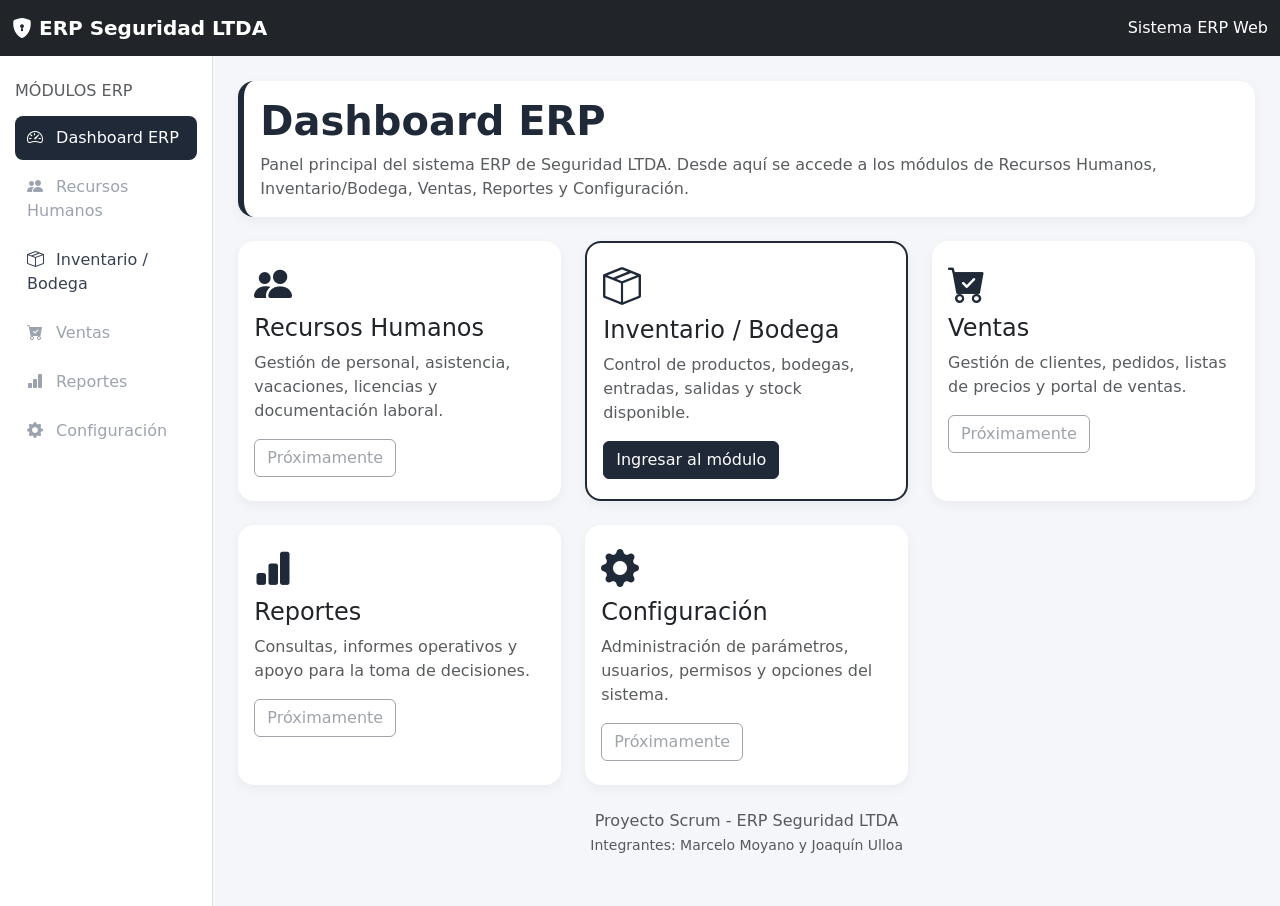
==== index.html @ 4a231061 "EVS-00: crear maqueta base del ERP con modulo bodega" ====
<!DOCTYPE html>
<html lang="es">
<head>
  <meta charset="UTF-8">
  <meta name="viewport" content="width=device-width, initial-scale=1.0">

  <title>ERP Seguridad LTDA - Dashboard</title>

  <!-- Bootstrap -->
  <link 
    href="https://cdn.jsdelivr.net/npm/bootstrap@5.3.3/dist/css/bootstrap.min.css" 
    rel="stylesheet"
  >

  <!-- Bootstrap Icons -->
  <link 
    href="https://cdn.jsdelivr.net/npm/bootstrap-icons@1.11.3/font/bootstrap-icons.css" 
    rel="stylesheet"
  >

  <!-- CSS propio -->
  <link rel="stylesheet" href="assets/css/estilos.css">
</head>

<body>

  <!-- NAVBAR SUPERIOR -->
  <nav class="navbar navbar-expand-lg navbar-dark bg-dark fixed-top">
    <div class="container-fluid">
      <a class="navbar-brand fw-bold" href="index.html">
        <i class="bi bi-shield-lock-fill"></i>
        ERP Seguridad LTDA
      </a>

      <span class="navbar-text text-white">
        Sistema ERP Web
      </span>
    </div>
  </nav>

  <div class="container-fluid">
    <div class="row">

      <!-- MENÚ LATERAL -->
      <aside class="col-md-3 col-lg-2 sidebar">
        <h6 class="text-uppercase text-muted mb-3">Módulos ERP</h6>

        <ul class="nav flex-column">

          <li class="nav-item">
            <a class="nav-link active" href="index.html">
              <i class="bi bi-speedometer2"></i>
              Dashboard ERP
            </a>
          </li>

          <li class="nav-item">
            <a class="nav-link disabled" href="#">
              <i class="bi bi-people-fill"></i>
              Recursos Humanos
            </a>
          </li>

          <li class="nav-item">
            <a class="nav-link" href="bodega.html">
              <i class="bi bi-box-seam"></i>
              Inventario / Bodega
            </a>
          </li>

          <li class="nav-item">
            <a class="nav-link disabled" href="#">
              <i class="bi bi-cart-check-fill"></i>
              Ventas
            </a>
          </li>

          <li class="nav-item">
            <a class="nav-link disabled" href="#">
              <i class="bi bi-bar-chart-fill"></i>
              Reportes
            </a>
          </li>

          <li class="nav-item">
            <a class="nav-link disabled" href="#">
              <i class="bi bi-gear-fill"></i>
              Configuración
            </a>
          </li>

        </ul>
      </aside>

      <!-- CONTENIDO PRINCIPAL -->
      <main class="col-md-9 col-lg-10 contenido-principal">

        <!-- ENCABEZADO -->
        <section class="mb-4">
          <div class="card tarjeta-principal">
            <div class="card-body">
              <h1 class="titulo-principal">Dashboard ERP</h1>

              <p class="text-muted mb-0">
                Panel principal del sistema ERP de Seguridad LTDA. 
                Desde aquí se accede a los módulos de Recursos Humanos, Inventario/Bodega, Ventas, Reportes y Configuración.
              </p>
            </div>
          </div>
        </section>

        <!-- TARJETAS DE MÓDULOS -->
        <section class="row g-4">

          <!-- Recursos Humanos -->
          <div class="col-md-6 col-xl-4">
            <div class="card tarjeta-modulo">
              <div class="card-body">
                <i class="bi bi-people-fill icono-modulo"></i>
                <h4>Recursos Humanos</h4>
                <p class="text-muted">
                  Gestión de personal, asistencia, vacaciones, licencias y documentación laboral.
                </p>
                <button class="btn btn-outline-secondary" disabled>
                  Próximamente
                </button>
              </div>
            </div>
          </div>

          <!-- Inventario / Bodega -->
          <div class="col-md-6 col-xl-4">
            <div class="card tarjeta-modulo modulo-activo">
              <div class="card-body">
                <i class="bi bi-box-seam icono-modulo"></i>
                <h4>Inventario / Bodega</h4>
                <p class="text-muted">
                  Control de productos, bodegas, entradas, salidas y stock disponible.
                </p>
                <a href="bodega.html" class="btn btn-primary">
                  Ingresar al módulo
                </a>
              </div>
            </div>
          </div>

          <!-- Ventas -->
          <div class="col-md-6 col-xl-4">
            <div class="card tarjeta-modulo">
              <div class="card-body">
                <i class="bi bi-cart-check-fill icono-modulo"></i>
                <h4>Ventas</h4>
                <p class="text-muted">
                  Gestión de clientes, pedidos, listas de precios y portal de ventas.
                </p>
                <button class="btn btn-outline-secondary" disabled>
                  Próximamente
                </button>
              </div>
            </div>
          </div>

          <!-- Reportes -->
          <div class="col-md-6 col-xl-4">
            <div class="card tarjeta-modulo">
              <div class="card-body">
                <i class="bi bi-bar-chart-fill icono-modulo"></i>
                <h4>Reportes</h4>
                <p class="text-muted">
                  Consultas, informes operativos y apoyo para la toma de decisiones.
                </p>
                <button class="btn btn-outline-secondary" disabled>
                  Próximamente
                </button>
              </div>
            </div>
          </div>

          <!-- Configuración -->
          <div class="col-md-6 col-xl-4">
            <div class="card tarjeta-modulo">
              <div class="card-body">
                <i class="bi bi-gear-fill icono-modulo"></i>
                <h4>Configuración</h4>
                <p class="text-muted">
                  Administración de parámetros, usuarios, permisos y opciones del sistema.
                </p>
                <button class="btn btn-outline-secondary" disabled>
                  Próximamente
                </button>
              </div>
            </div>
          </div>

        </section>

        <!-- PIE -->
        <footer class="text-center text-muted py-4">
          <p class="mb-0">
            Proyecto Scrum - ERP Seguridad LTDA
          </p>
          <small>
            Integrantes: Marcelo Moyano y Joaquín Ulloa
          </small>
        </footer>

      </main>
    </div>
  </div>

  <!-- Bootstrap JS -->
  <script 
    src="https://cdn.jsdelivr.net/npm/bootstrap@5.3.3/dist/js/bootstrap.bundle.min.js">
  </script>

  <!-- JS propio -->
  <script src="assets/js/app.js"></script>
</body>
</html>
---- assets/css/estilos.css ----
body {
  background-color: #f4f6f9;
  padding-top: 56px;
}

/* Menú lateral */
.sidebar {
  min-height: 100vh;
  background-color: #ffffff;
  border-right: 1px solid #dee2e6;
  padding: 25px 15px;
  position: fixed;
  top: 56px;
  left: 0;
}

.sidebar .nav-link {
  color: #374151;
  font-weight: 500;
  padding: 10px 12px;
  border-radius: 8px;
  margin-bottom: 5px;
}

.sidebar .nav-link:hover,
.sidebar .nav-link.active {
  background-color: #1f2937;
  color: #ffffff;
}

.sidebar .nav-link.disabled {
  color: #9ca3af;
  pointer-events: none;
}

.sidebar .nav-link i {
  margin-right: 8px;
}

/* Contenido */
.contenido-principal {
  margin-left: 16.666667%;
  padding: 25px;
}

.titulo-principal {
  font-weight: 700;
  color: #1f2937;
}

/* Tarjetas */
.card {
  border: none;
  border-radius: 16px;
  box-shadow: 0 4px 12px rgba(0, 0, 0, 0.05);
}

.tarjeta-principal {
  border-left: 6px solid #1f2937;
}

.tarjeta-modulo {
  min-height: 260px;
  transition: 0.2s ease-in-out;
}

.tarjeta-modulo:hover {
  transform: translateY(-4px);
}

.modulo-activo {
  border: 2px solid #1f2937;
}

.icono-modulo {
  font-size: 38px;
  color: #1f2937;
  margin-bottom: 12px;
}

.tarjeta-resumen {
  min-height: 150px;
}

.tarjeta-resumen h6 {
  color: #6b7280;
  margin-top: 10px;
}

.tarjeta-resumen h3 {
  font-weight: 700;
  color: #1f2937;
}

.icono-resumen {
  font-size: 28px;
  color: #1f2937;
}

.tarjeta-funcion {
  min-height: 260px;
}

.encabezado-seccion {
  background-color: #ffffff;
  border-bottom: 1px solid #e5e7eb;
  display: flex;
  justify-content: space-between;
  align-items: center;
}

.encabezado-seccion h4 {
  margin: 0;
  color: #1f2937;
  font-weight: 700;
}

/* Botones */
.btn-primary {
  background-color: #1f2937;
  border-color: #1f2937;
}

.btn-primary:hover {
  background-color: #111827;
  border-color: #111827;
}

/* Responsive */
@media (max-width: 767px) {
  .sidebar {
    position: static;
    min-height: auto;
    border-right: none;
    border-bottom: 1px solid #dee2e6;
  }

  .contenido-principal {
    margin-left: 0;
    padding: 15px;
  }

  .encabezado-seccion {
    flex-direction: column;
    align-items: flex-start;
    gap: 10px;
  }
}
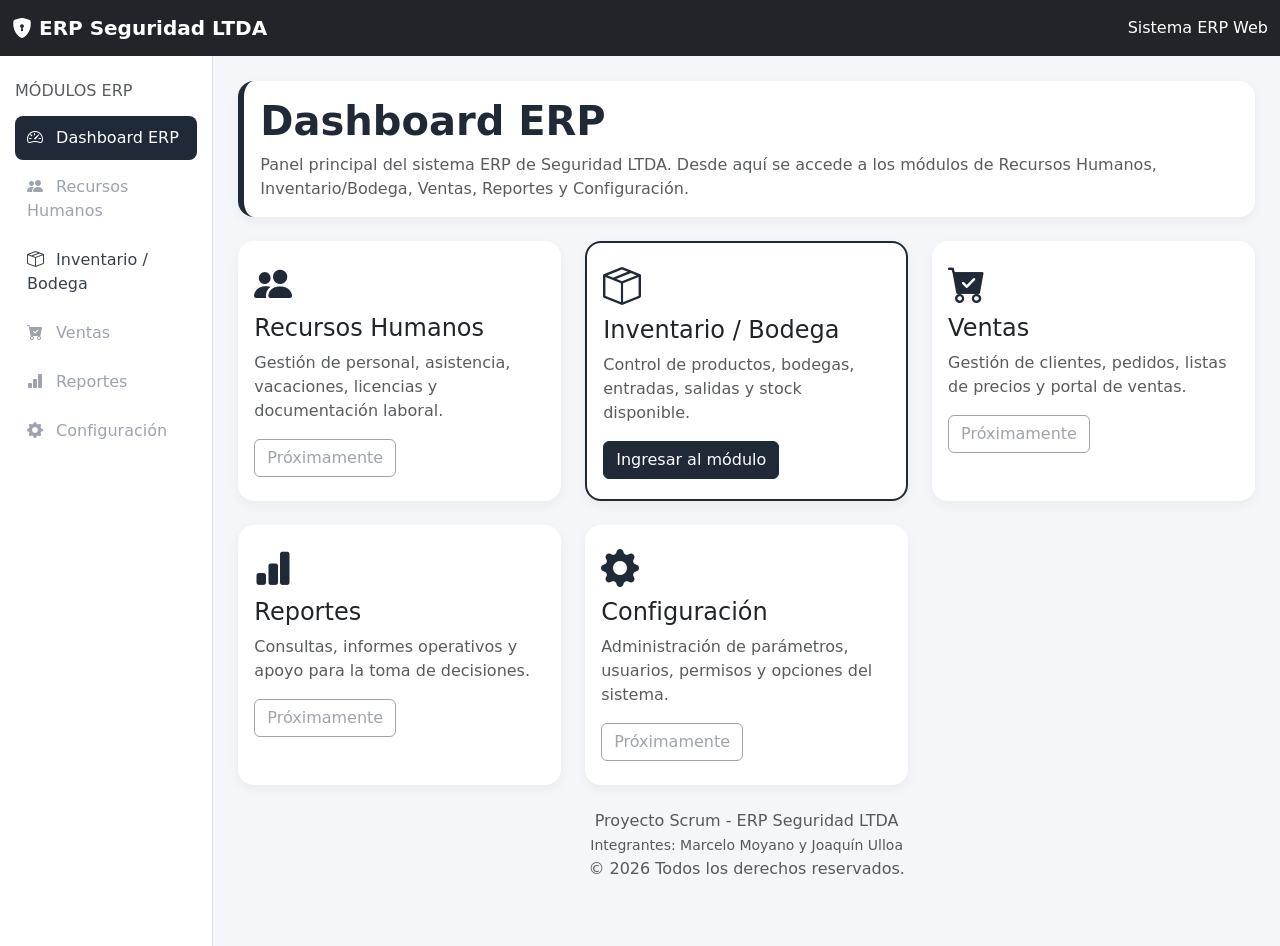
==== commit 2a85861b: "Se crea tabla para agregar bodega con ubicación y su estado Activo e Inactivo" ====
--- a/index.html
+++ b/index.html
@@ -202,6 +202,7 @@
           <small>
             Integrantes: Marcelo Moyano y Joaquín Ulloa
           </small>
+          <p>&copy; 2026 Todos los derechos reservados.</p>
         </footer>
 
       </main>
